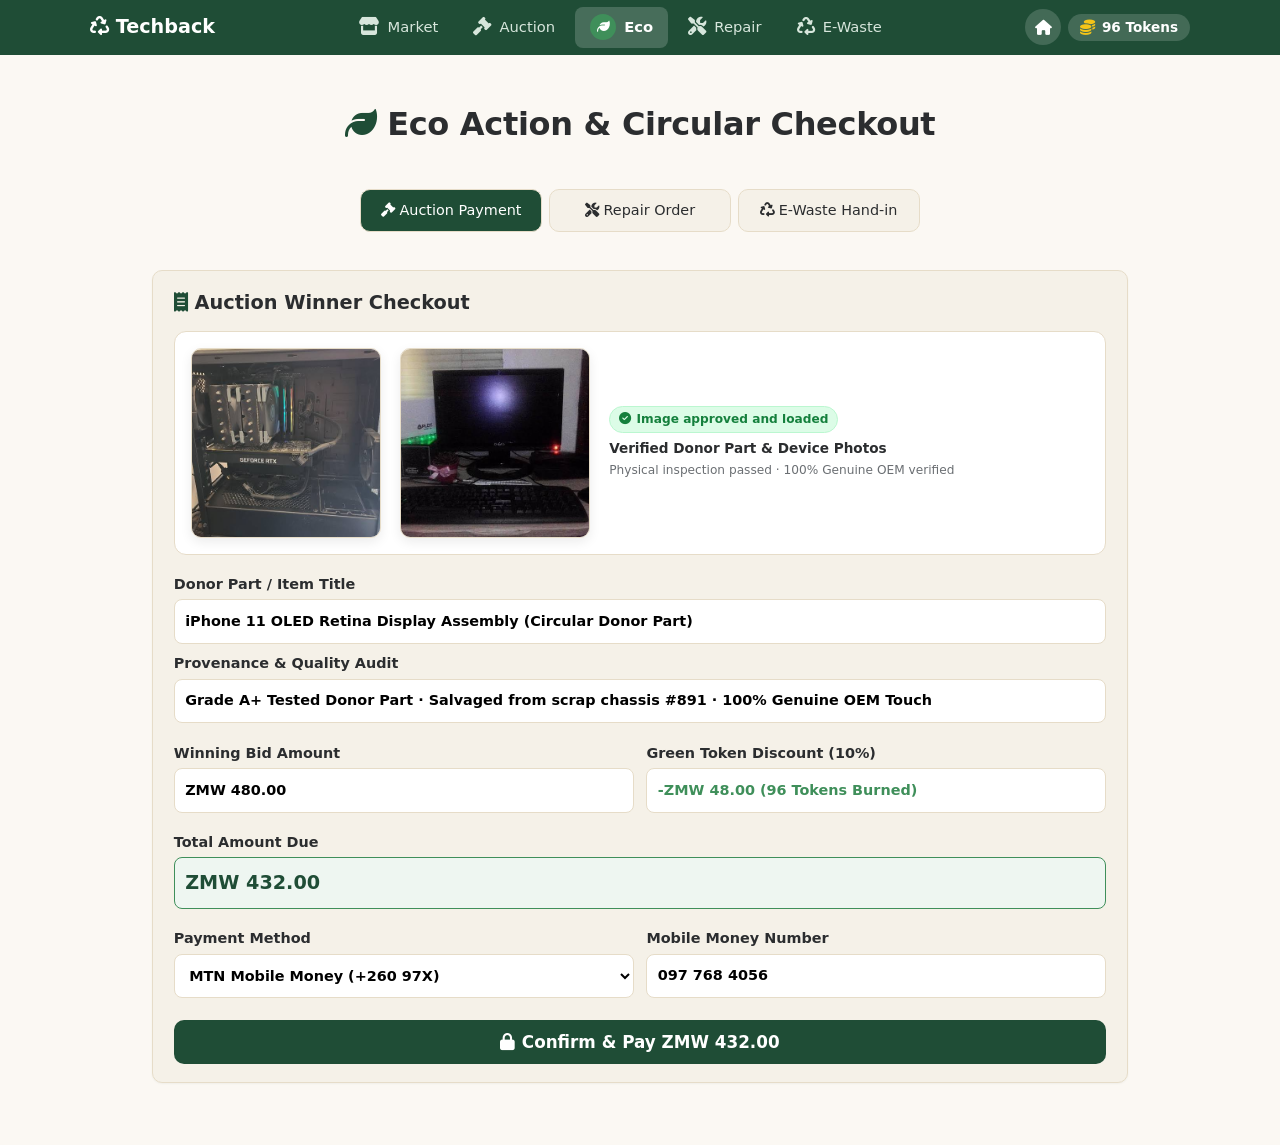
==== web/demo/index.html @ bb78438a "Update main website to TechBack business plan and add interactive Eco & Save-to-Own Market demo" ====
<!doctype html>
<html lang="en">
<head>
  <meta charset="utf-8">
  <meta name="viewport" content="width=device-width, initial-scale=1">
  <title>TechBack Demo - Eco Action &amp; Circular Checkout</title>
  <link rel="icon" type="image/svg+xml" href="images/favicon.svg">
  <link rel="alternate icon" href="images/favicon.ico">
  <link rel="stylesheet" href="https://cdnjs.cloudflare.com/ajax/libs/font-awesome/6.5.1/css/all.min.css">
  <link rel="stylesheet" href="css/app.css">
  <style>
    .tab-pane { display: none; }
    .tab-pane.active { display: block; animation: fade .2s ease both; }
    .seg a { cursor: pointer; user-select: none; }
    .scorecard-grid {
      display: grid;
      grid-template-columns: repeat(auto-fit, minmax(130px, 1fr));
      gap: .6rem;
      margin: .8rem 0;
    }
    .scorecard-item {
      background: #fff;
      border-radius: 8px;
      padding: .65rem .75rem;
      border: 1px solid var(--bei);
      text-align: center;
    }
    .scorecard-val { font-size: 1.15rem; font-weight: 800; color: var(--g); }
    .scorecard-lbl { font-size: .72rem; color: var(--mu); margin-top: .2rem; line-height: 1.2; }
    .step-list { display: flex; flex-direction: column; gap: .6rem; margin: .8rem 0; }
    .step-item { display: flex; align-items: flex-start; gap: .8rem; padding: .65rem .8rem; border-radius: 8px; background: #fff; border: 1px solid var(--bei); }
    .step-item.active { border-color: #f59e0b; background: #fffbeb; }
    .step-item.done { border-color: #10b981; background: #ecfdf5; }
    .step-num { width: 26px; height: 26px; border-radius: 50%; background: #cbd5e1; color: #475569; display: grid; place-items: center; font-weight: 700; flex-shrink: 0; font-size: .8rem; }
    .step-item.active .step-num { background: #f59e0b; color: #fff; }
    .step-item.done .step-num { background: #10b981; color: #fff; }
    .media-card {
      display: flex;
      align-items: center;
      gap: 1.2rem;
      margin-bottom: 1.2rem;
      padding: 1rem;
      background: #fff;
      border: 1px solid var(--bei);
      border-radius: 12px;
      flex-wrap: wrap;
    }
    .media-thumb {
      width: 190px;
      height: 190px;
      object-fit: cover;
      border-radius: 10px;
      border: 1.5px solid var(--bei);
      box-shadow: 0 4px 12px rgba(0,0,0,.08);
      transition: transform .2s ease;
    }
    .media-thumb:hover {
      transform: scale(1.03);
    }
    @media(max-width: 500px) {
      .media-thumb {
        width: 100%;
        height: 220px;
      }
    }
    .approved-tag {
      display: inline-flex;
      align-items: center;
      gap: .35rem;
      font-size: .76rem;
      font-weight: 700;
      color: #15803d;
      background: #dcfce7;
      border: 1px solid #bbf7d0;
      padding: .2rem .55rem;
      border-radius: 20px;
      margin-bottom: .35rem;
    }
  </style>
</head>
<body>

  <!-- TECHBACK DEMO HEADER -->
  <header id="top">
    <div class="bar">
      <a class="brand" href="../index.html"><i class="fa-solid fa-recycle"></i> Techback</a>
      <nav aria-label="Main">
        <a href="market.html"><i class="fa-solid fa-store"></i><span>Market</span></a>
        <a href="auction.html"><i class="fa-solid fa-gavel"></i><span>Auction</span></a>
        <a href="index.html" class="prim on"><i class="fa-solid fa-leaf"></i><span>Eco</span></a>
        <a href="repair.html"><i class="fa-solid fa-screwdriver-wrench"></i><span>Repair</span></a>
        <a href="recycle.html"><i class="fa-solid fa-recycle"></i><span>E-Waste</span></a>
      </nav>
      <div class="tools">
        <a class="ib" href="../index.html" title="Back to Main Website" aria-label="Home" style="width:36px;height:36px;border-radius:50%;background:rgba(255,255,255,.16);font-size:.95rem"><i class="fa-solid fa-house"></i></a>
        <a class="credit-pill" href="market.html" title="Wallet"><i class="fa-solid fa-coins"></i><span>96 Tokens</span></a>
      </div>
    </div>
  </header>

  <main id="view">
    <h1><i class="fa-solid fa-leaf" style="color:var(--g)"></i> Eco Action &amp; Circular Checkout</h1>
    
    <!-- ORIGINAL TECHBACK SEGMENTED TABS -->
    <div class="seg" style="margin-bottom:1.2rem">
      <a class="on" data-tab="auction"><i class="fa-solid fa-gavel"></i> Auction Payment</a>
      <a data-tab="repair"><i class="fa-solid fa-screwdriver-wrench"></i> Repair Order</a>
      <a data-tab="recycle"><i class="fa-solid fa-recycle"></i> E-Waste Hand-in</a>
    </div>

    <!-- ==================== TAB 1: AUCTION PAYMENT ==================== -->
    <div id="pane-auction" class="tab-pane active">
      <form class="card" id="form-auction" onsubmit="event.preventDefault(); submitAuction();">
        <h3 style="margin-top:0"><i class="fa-solid fa-receipt" style="color:var(--g)"></i> Auction Winner Checkout</h3>
        
        <div class="media-card">
          <img src="images/auction.jfif" alt="Auction Phone" class="media-thumb">
          <img src="images/auction%20pc.jfif" alt="Auction Device" class="media-thumb">
          <div style="flex:1;min-width:200px">
            <div class="approved-tag">
              <i class="fa-solid fa-circle-check"></i> Image approved and loaded
            </div>
            <div style="font-size:.85rem;font-weight:700;color:var(--tx)">Verified Donor Part &amp; Device Photos</div>
            <div class="meta" style="font-size:.76rem;margin-top:.15rem">Physical inspection passed · 100% Genuine OEM verified</div>
          </div>
        </div>

        <label>Donor Part / Item Title
          <input value="iPhone 11 OLED Retina Display Assembly (Circular Donor Part)" readonly>
        </label>
        
        <label>Provenance &amp; Quality Audit
          <input value="Grade A+ Tested Donor Part · Salvaged from scrap chassis #891 · 100% Genuine OEM Touch" readonly>
        </label>
        
        <div style="display:grid;grid-template-columns:1fr 1fr;gap:.8rem">
          <label>Winning Bid Amount
            <input value="ZMW 480.00" readonly style="font-weight:700">
          </label>
          <label>Green Token Discount (10%)
            <input value="-ZMW 48.00 (96 Tokens Burned)" readonly style="color:var(--g2);font-weight:700">
          </label>
        </div>

        <label>Total Amount Due
          <input value="ZMW 432.00" readonly style="font-size:1.2rem;font-weight:900;color:var(--g);background:#eef6f1;border-color:var(--g2)">
        </label>

        <div style="display:grid;grid-template-columns:1fr 1fr;gap:.8rem">
          <label>Payment Method
            <select>
              <option selected>MTN Mobile Money (+260 97X)</option>
              <option>Airtel Money (+260 97X)</option>
              <option>Zamtel Kwacha (+260 95X)</option>
              <option>Visa / Mastercard</option>
            </select>
          </label>
          <label>Mobile Money Number
            <input value="097 768 4056">
          </label>
        </div>

        <button type="submit" class="btn pri blk" id="btn-pay" style="margin-top:.8rem;font-size:1.05rem">
          <i class="fa-solid fa-lock"></i> Confirm &amp; Pay ZMW 432.00
        </button>
      </form>

      <div id="auc-processing" class="card" style="display:none;text-align:center;padding:1.8rem">
        <i class="fa-solid fa-spinner fa-spin" style="font-size:2.2rem;color:var(--g)"></i>
        <h3 style="margin:.8rem 0 .2rem">Processing Mobile Money USSD Gateway...</h3>
        <p class="meta" style="margin:0">Simulating USSD PIN prompt on 0977684056 &amp; validating Green Tokens ledger...</p>
      </div>

      <div id="auc-receipt" class="card" style="display:none">
        <div style="text-align:center;margin-bottom:.9rem">
          <i class="fa-solid fa-circle-check" style="font-size:2.6rem;color:#10b981"></i>
          <h2 style="margin:.3rem 0 .2rem;color:var(--g)">Payment Confirmed &amp; Dispatched!</h2>
          <p class="meta">Transaction Ref: <b>GC-PAY-98231</b> · Instant Mobile Money Transfer</p>
        </div>

        <div class="card" style="background:#fff;margin-bottom:.9rem;padding:.9rem">
          <div style="display:flex;justify-content:space-between;margin-bottom:.3rem">
            <span>Total Paid by Buyer:</span>
            <b>ZMW 432.00</b>
          </div>
          <div style="display:flex;justify-content:space-between;margin-bottom:.3rem;color:var(--g2)">
            <span>Tokens Redeemed:</span>
            <b>96 Tokens (-ZMW 48.00)</b>
          </div>
          <div style="display:flex;justify-content:space-between;margin-bottom:.3rem;padding-top:.4rem;border-top:1px dashed var(--bei)">
            <span><i class="fa-solid fa-money-bill-transfer" style="color:#10b981"></i> Seller Immediate Payout:</span>
            <b style="color:#10b981">ZMW 410.40</b>
          </div>
          <div style="display:flex;justify-content:space-between;color:#0284c7">
            <span><i class="fa-solid fa-building-columns"></i> Techback 5% Platform Cut:</span>
            <b>ZMW 21.60</b>
          </div>
        </div>

        <div style="font-weight:700;color:var(--g);margin-bottom:.3rem">
          <i class="fa-solid fa-leaf"></i> Environmental Impact Scorecard
        </div>
        <div class="scorecard-grid">
          <div class="scorecard-item"><div class="scorecard-val">32.4 kg</div><div class="scorecard-lbl">CO₂ Emissions Averted vs New Screen</div></div>
          <div class="scorecard-item"><div class="scorecard-val">1.2 kg</div><div class="scorecard-lbl">Toxic E-Waste Diverted from Landfill</div></div>
          <div class="scorecard-item"><div class="scorecard-val">100%</div><div class="scorecard-lbl">Zero Virgin Mining Required</div></div>
        </div>

        <div class="acts" style="margin-top:1rem">
          <button type="button" class="btn sec blk" onclick="resetAuction()">Replay Payment</button>
        </div>
      </div>
    </div>

    <!-- ==================== TAB 2: REPAIR ORDER ==================== -->
    <div id="pane-repair" class="tab-pane">
      <form class="card" id="form-repair" onsubmit="event.preventDefault(); submitRepair();">
        <h3 style="margin-top:0"><i class="fa-solid fa-screwdriver-wrench" style="color:var(--g)"></i> Book a Campus Repair</h3>

        <div class="media-card">
          <img src="images/repair.jfif" alt="Repair Item" class="media-thumb">
          <div style="flex:1;min-width:200px">
            <div class="approved-tag">
              <i class="fa-solid fa-circle-check"></i> Image approved and loaded
            </div>
            <div style="font-size:.85rem;font-weight:700;color:var(--tx)">Intake Device Diagnostic Photo</div>
            <div class="meta" style="font-size:.76rem;margin-top:.15rem">Cracked display &amp; degraded battery documented for technician</div>
          </div>
        </div>

        <div style="display:grid;grid-template-columns:1fr 1fr;gap:.8rem">
          <label>Customer Name
            <input value="Frank Chileshe (UNZA Student)" readonly>
          </label>
          <label>Contact Phone
            <input value="097 768 4056" readonly>
          </label>
        </div>

        <label>Device Model
          <input value="Samsung Galaxy S21 5G (Phantom Gray, 128GB)" readonly>
        </label>

        <label>Reported Hardware Issues
          <input value="Cracked AMOLED display panel &amp; swollen degraded battery" readonly>
        </label>

        <label>Collection Service
          <input value="Free Student Runner Collection on Campus (Hall 3, Room 14)" readonly>
        </label>

        <div style="display:grid;grid-template-columns:1fr 1fr;gap:.8rem">
          <label>Fair Quote Cap
            <input value="ZMW 450.00 (Standardised)" readonly style="font-weight:700">
          </label>
          <label>Green Token Discount
            <input value="-ZMW 25.00 (50 Tokens Applied)" readonly style="color:var(--g2);font-weight:700">
          </label>
        </div>

        <label>Net Cost Payable upon Delivery
          <input value="ZMW 425.00 (Student saves ZMW 2,200 vs buying new)" readonly style="font-size:1.15rem;font-weight:900;color:var(--g);background:#eef6f1;border-color:var(--g2)">
        </label>

        <button type="submit" class="btn pri blk" id="btn-repair" style="margin-top:.8rem;font-size:1.05rem">
          <i class="fa-solid fa-paper-plane"></i> Confirm &amp; Book Repair Order
        </button>
      </form>

      <div id="repair-result" class="card" style="display:none">
        <h3 style="margin-top:0"><i class="fa-solid fa-circle-nodes" style="color:var(--g)"></i> Circular Repair Lifecycle</h3>

        <div class="step-list">
          <div class="step-item" id="rstep-1">
            <div class="step-num" id="sbadge-1">1</div>
            <div>
              <b>1. Free Campus Student Collection</b>
              <p class="meta" style="margin:.2rem 0 0">Runner dispatched to Hall 3 dorm; logged into tracking system.</p>
            </div>
          </div>
          <div class="step-item" id="rstep-2">
            <div class="step-num" id="sbadge-2">2</div>
            <div>
              <b>2. Techback Fair Quote Review</b>
              <p class="meta" style="margin:.2rem 0 0">Admin locks price at <b>ZMW 450.00</b> (stops student overcharging).</p>
            </div>
          </div>
          <div class="step-item" id="rstep-3">
            <div class="step-num" id="sbadge-3">3</div>
            <div>
              <b>3. Green Token Discount Applied</b>
              <p class="meta" style="margin:.2rem 0 0">Student redeems 50 recycling tokens &rarr; <b>ZMW 25.00 discount</b> applied.</p>
            </div>
          </div>
          <div class="step-item" id="rstep-4">
            <div class="step-num" id="sbadge-4">4</div>
            <div>
              <b>4. Vetted Partner Repair &amp; Safe Return</b>
              <p class="meta" style="margin:.2rem 0 0">Donor screen installed under data-privacy warranty; returned good as new.</p>
            </div>
          </div>
        </div>

        <div style="font-weight:700;color:var(--g);margin-bottom:.3rem">
          <i class="fa-solid fa-leaf"></i> Environmental Scorecard
        </div>
        <div class="scorecard-grid">
          <div class="scorecard-item"><div class="scorecard-val">45.0 kg</div><div class="scorecard-lbl">CO₂ Saved vs Buying New</div></div>
          <div class="scorecard-item"><div class="scorecard-val">+2.5 Yrs</div><div class="scorecard-lbl">Device Lifespan Extended</div></div>
          <div class="scorecard-item"><div class="scorecard-val">ZMW 2,200</div><div class="scorecard-lbl">Student Cash Saved</div></div>
        </div>
      </div>
    </div>

    <!-- ==================== TAB 3: E-WASTE HAND-IN ==================== -->
    <div id="pane-recycle" class="tab-pane">
      <form class="card" id="form-recycle" onsubmit="event.preventDefault(); submitRecycle();">
        <h3 style="margin-top:0"><i class="fa-solid fa-recycle" style="color:var(--g)"></i> E-Waste Hand-in &amp; Token Claim</h3>

        <div class="media-card">
          <img src="images/handin.jfif" alt="E-waste Scrap 1" class="media-thumb">
          <img src="images/hand%20in1.jfif" alt="E-waste Scrap 2" class="media-thumb">
          <img src="images/handin%20(2).jfif" alt="E-waste Scrap 3" class="media-thumb">
          <div style="flex:1;min-width:200px">
            <div class="approved-tag">
              <i class="fa-solid fa-circle-check"></i> Image approved and loaded
            </div>
            <div style="font-size:.85rem;font-weight:700;color:var(--tx)">E-Waste Scrap Intake Photos</div>
            <div class="meta" style="font-size:.76rem;margin-top:.15rem">Dead batteries &amp; cracked screen scrap queued for safe quarantine</div>
          </div>
        </div>

        <div style="display:grid;grid-template-columns:1fr 1fr;gap:.8rem">
          <label>Contributor Name
            <input value="Frank Chileshe (UNZA Campus)" readonly>
          </label>
          <label>Contact Phone
            <input value="097 768 4056" readonly>
          </label>
        </div>

        <label>E-Waste Category
          <input value="Hazardous Scrap: Swollen Lithium Batteries &amp; Shattered Displays" readonly>
        </label>

        <label>Inventory Item Count / Weight
          <input value="3 Swollen Li-ion Phone Batteries + 2 Shattered Screen Modules (1.35 kg)" readonly>
        </label>

        <label>Drop-off Location
          <input value="UNZA GreenCode E-Waste Drop-Off Kiosk #1" readonly>
        </label>

        <label>Green Discount Tokens to Claim
          <input value="+60 Green Discount Tokens (Value: ZMW 30.00)" readonly style="font-size:1.15rem;font-weight:900;color:var(--g);background:#eef6f1;border-color:var(--g2)">
        </label>

        <button type="submit" class="btn pri blk" id="btn-recycle" style="margin-top:.8rem;font-size:1.05rem">
          <i class="fa-solid fa-coins"></i> Confirm Hand-in &amp; Claim Tokens
        </button>
      </form>

      <div id="recycle-result" class="card" style="display:none;text-align:center">
        <div class="meta" style="font-size:.85rem;margin-bottom:.3rem">Updated Green Token Balance</div>
        <div style="font-size:2.8rem;font-weight:900;color:var(--g);margin:.2rem 0">
          <span id="token-counter">0</span> <i class="fa-solid fa-coins" style="color:#f5c518"></i>
        </div>
        <p class="meta" style="margin:0 0 1rem">Spending Value: <b id="token-val" style="color:var(--g)">ZMW 0.00</b> (Ready for next repair discount)</p>

        <div style="background:#ecfdf5;border:1px solid #86efac;border-radius:8px;padding:.75rem;margin-bottom:1rem">
          <i class="fa-solid fa-circle-check" style="color:#10b981;font-size:1.3rem"></i>
          <b>100% Toxic Heavy Metals Quarantined from Lusaka Groundwater</b>
        </div>

        <div style="text-align:left;font-weight:700;color:var(--g);margin-bottom:.3rem">
          <i class="fa-solid fa-leaf"></i> Urban Mining &amp; Circular Impact
        </div>
        <div class="scorecard-grid">
          <div class="scorecard-item"><div class="scorecard-val">100%</div><div class="scorecard-lbl">Zero Dumpsite Fire Emissions</div></div>
          <div class="scorecard-item"><div class="scorecard-val">14 g</div><div class="scorecard-lbl">Cobalt &amp; Copper Reclaimed</div></div>
          <div class="scorecard-item"><div class="scorecard-val">ZMW 30.00</div><div class="scorecard-lbl">Circular Retention Credit Created</div></div>
        </div>
      </div>
    </div>
  </main>

  <script src="js/demo.js"></script>
</body>
</html>
---- web/demo/css/app.css ----
:root{--g:#1f4d36;--g2:#3f8f5a;--br:#8b6b4a;--bg:#fbf8f3;--card:#f5f1e8;--bei:#e6dcc8;--tx:#2b2d2f;--mu:#6b6f73;--rd:#a33a2f;--r:10px}
*{box-sizing:border-box}html{-webkit-text-size-adjust:100%}
body{margin:0;font:16px/1.5 system-ui,-apple-system,Segoe UI,Roboto,sans-serif;background:var(--bg);color:var(--tx);padding-bottom:72px;overflow-x:hidden}
a{color:var(--g2);text-decoration:none}h1{font-size:1.5rem;margin:.2rem 0 .8rem;text-align:center}h2{font-size:1.15rem;margin:1.4rem 0 .6rem;text-align:center}h3{margin:.2rem 0 .8rem}
#top{position:sticky;top:0;z-index:20;background:var(--g);color:#fff;display:flex;align-items:center;justify-content:space-between;padding:.6rem 1rem;min-height:52px}
#top .brand{color:#fff;font-weight:700;font-size:1.2rem}#top .tools{display:flex;align-items:center;gap:.4rem}
.credit-pill{display:inline-flex;align-items:center;gap:.45rem;background:rgba(255,255,255,.16);color:#fff;padding:.32rem .75rem;border-radius:99px;font-size:.85rem;font-weight:700;text-decoration:none;transition:background .2s,transform .1s;white-space:nowrap;line-height:1.2}
.credit-pill:hover{background:rgba(255,255,255,.26);color:#fff}
.credit-pill i{color:#f5c518;font-size:.95rem}
.ib{color:#fff;width:44px;height:44px;display:grid;place-items:center;position:relative;font-size:1.1rem}.ib i.dot{position:absolute;top:6px;right:4px;background:var(--br);border-radius:9px;font:600 .65rem/1 system-ui;font-style:normal;padding:3px 5px}
#top nav{position:fixed;bottom:0;left:0;right:0;background:var(--bg);border-top:1px solid var(--bei);display:flex;justify-content:space-around;padding:.25rem 0 calc(.25rem + env(safe-area-inset-bottom));z-index:20}
#top nav a{flex:1;min-width:0;display:flex;flex-direction:column;align-items:center;gap:2px;color:var(--mu);font-size:.7rem;padding:.35rem 0;min-height:48px}
#top nav a i{font-size:1.15rem}#top nav a.on{color:var(--g);font-weight:600}
#top nav a.prim i{background:var(--g2);color:#fff;border-radius:50%;width:40px;height:40px;display:grid;place-items:center;margin-top:-18px;border:3px solid var(--bg)}
main{max-width:900px;margin:0 auto;padding:1rem}
.card,.item{background:var(--card);border:1px solid var(--bei);border-radius:var(--r);padding:.9rem;margin:.6rem 0}
.item.with-thumb{display:flex;gap:1rem;align-items:center}
.item.with-thumb .item-thumb{width:82px;height:82px;object-fit:cover;border-radius:10px;flex-shrink:0;background:#fff;border:1px solid var(--bei);box-shadow:0 2px 6px rgba(0,0,0,.04);transition:transform .2s ease}
.item:hover .item-thumb{transform:scale(1.03)}
.item-thumb-placeholder{width:82px;height:82px;border-radius:10px;flex-shrink:0;background:linear-gradient(135deg,#f5eee3,#e7dcce);border:1px solid var(--bei);display:grid;place-items:center;color:var(--g);font-size:1.65rem;box-shadow:0 2px 6px rgba(0,0,0,.03);transition:transform .2s ease,background .2s ease,color .2s ease}
.item:hover .item-thumb-placeholder{transform:scale(1.03);background:linear-gradient(135deg,#ede4d5,#ddd1be);color:var(--g2)}
.item.with-thumb .item-content{flex:1;min-width:0}
.device-achievement{display:flex;align-items:center;flex-wrap:wrap;gap:.45rem;margin-top:.5rem;padding:.4rem .65rem;background:var(--s2);border-radius:8px;font-size:.8rem;border:1px solid rgba(22,94,62,.08)}
.achieve-step{display:inline-flex;align-items:center;gap:.35rem;font-weight:600;color:var(--mu)}
.achieve-step.done{color:var(--g)}
.achieve-step.active{color:#c47c17}
.achieve-step.ready{color:var(--tx)}
.achieve-divider{width:14px;height:2px;background:var(--bei);border-radius:1px;flex-shrink:0}
.achieve-divider.done{background:var(--g)}
.achieve-link{display:inline-flex;align-items:center;gap:.3rem;margin-left:auto;font-size:.78rem;font-weight:600;color:var(--g);text-decoration:none}
.achieve-link:hover{text-decoration:underline}
.upload-zone{position:relative;margin-top:.4rem;margin-bottom:.6rem}
.upload-input{position:absolute;width:.1px;height:.1px;opacity:0;overflow:hidden;z-index:-1}
.upload-drop{display:flex;flex-direction:column;align-items:center;justify-content:center;gap:.5rem;padding:1.3rem 1rem;border:2px dashed #cfc2ab;border-radius:12px;background:#fff;cursor:pointer;text-align:center;transition:all .2s ease;user-select:none}
.upload-drop:hover{border-color:var(--g2);background:rgba(63,143,90,.04);transform:translateY(-1px)}
.upload-drop.dragover{border-color:var(--g);background:rgba(31,77,54,.08);box-shadow:0 0 0 4px rgba(63,143,90,.16)}
.upload-drop.has-files{border-color:var(--g2);background:#fbfdfc;padding:.85rem 1rem}
.upload-icon-wrap{width:48px;height:48px;border-radius:50%;background:rgba(31,77,54,.08);display:grid;place-items:center;color:var(--g);font-size:1.3rem;transition:all .2s ease}
.upload-drop:hover .upload-icon-wrap{background:rgba(31,77,54,.15);transform:scale(1.08)}
.upload-drop.has-files .upload-icon-wrap{width:36px;height:36px;font-size:1.05rem}
.upload-texts{display:flex;flex-direction:column;gap:2px}
.upload-title{color:var(--tx);font-size:.92rem;line-height:1.3}
.upload-title b{color:var(--g)}
.upload-sub{color:var(--mu);font-size:.78rem}
.upload-preview-grid{display:grid;grid-template-columns:repeat(auto-fill,minmax(78px,1fr));gap:.55rem;margin-top:.7rem;padding:.5rem;background:var(--card);border:1px solid var(--bei);border-radius:10px}
.upload-thumb-card{position:relative;aspect-ratio:1;border-radius:8px;overflow:hidden;border:1px solid rgba(0,0,0,.08);background:#fff;box-shadow:0 2px 4px rgba(0,0,0,.05)}
.upload-thumb-card img{width:100%;height:100%;object-fit:cover;display:block}
.upload-thumb-tag{position:absolute;bottom:3px;right:3px;background:rgba(0,0,0,.72);color:#fff;font-size:.62rem;font-weight:600;padding:1px 4px;border-radius:4px;backdrop-filter:blur(2px)}
.upload-doc-tile{width:100%;height:100%;display:flex;flex-direction:column;align-items:center;justify-content:center;gap:4px;color:var(--rd);padding:.35rem;text-align:center}
.upload-doc-tile i{font-size:1.5rem}
.upload-doc-tile span{font-size:.65rem;color:var(--tx);overflow:hidden;text-overflow:ellipsis;white-space:nowrap;max-width:100%}
.row{display:flex;justify-content:space-between;gap:.6rem;align-items:flex-start}.meta{color:var(--mu);font-size:.88rem;margin-top:.2rem;overflow-wrap:anywhere}
.grid{display:grid;gap:.6rem;grid-template-columns:1fr}.stat{text-align:center}.stat b{display:block;font-size:1.5rem;color:var(--g)}
.btn{border:0;border-radius:var(--r);padding:.7rem 1rem;font:600 .95rem system-ui;min-height:44px;cursor:pointer;display:inline-flex;align-items:center;gap:.4rem;justify-content:center}
.pri{background:var(--g);color:#fff}.sec{background:var(--bei);color:var(--tx)}.dng{background:var(--rd);color:#fff}.blk{width:100%}
.acts{display:flex;flex-wrap:wrap;gap:.5rem;margin-top:.7rem;justify-content:center}.item .acts{justify-content:flex-start}
.badge{font-size:.72rem;font-weight:600;padding:.15rem .55rem;border-radius:99px;background:var(--bei);color:var(--br);white-space:nowrap;text-transform:capitalize}
.b-live,.b-approved,.b-verified,.b-completed,.b-sold,.b-paid,.b-delivered,.b-active,.b-registered{background:#d8ecdf;color:var(--g)}.b-repairing,.b-quoted,.b-in_transit,.b-pending_inspection{background:#fdf2d8;color:#9e6308}.b-rejected,.b-unrepairable,.b-suspended,.b-failed,.b-flagged_high,.b-flagged_low{background:#f3d9d5;color:var(--rd)}
label{display:block;margin:.6rem 0;font-weight:600;font-size:.9rem}input,select,textarea{width:100%;font:inherit;padding:.65rem;border:1px solid var(--bei);border-radius:8px;background:#fff;margin-top:.25rem;min-height:44px}input[type=checkbox]{width:22px;height:22px;min-height:0}
.pw-wrap{position:relative;width:100%;margin-top:.25rem}.pw-wrap input{margin-top:0;padding-right:2.8rem}.pw-toggle{position:absolute;right:8px;top:50%;transform:translateY(-50%);background:none;border:none;color:var(--mu);cursor:pointer;padding:8px 10px;font-size:1rem;display:inline-flex;align-items:center;justify-content:center;border-radius:6px;transition:color .15s}.pw-toggle:hover{color:var(--g)}.pw-toggle:focus-visible{outline:2px solid var(--g2);outline-offset:1px}
.seg{display:flex;gap:.4rem;margin:.8rem auto;overflow:hidden;max-width:560px;width:100%}.seg a{flex:1;text-align:center;padding:.6rem;border-radius:var(--r);background:var(--card);border:1px solid var(--bei);color:var(--tx);font-size:.9rem}.seg a.on{background:var(--g);color:#fff}
.hero{background:var(--g);color:#fff;border-radius:var(--r);padding:1.4rem 1rem;text-align:center}.hero h1{font-size:1.7rem}.hero p{opacity:.9}
.svc i{font-size:1.5rem;color:var(--g2)}.state{text-align:center;color:var(--mu);padding:2rem 1rem}.state.err{color:var(--rd)}
.svc-card{display:flex;flex-direction:column;text-align:center;padding:1.2rem 1rem;border-radius:12px;background:var(--card);border:1px solid var(--bei);transition:all .2s ease}
.svc-card:hover{border-color:var(--g2);transform:translateY(-2px);box-shadow:0 8px 20px rgba(31,77,54,.08)}
.svc-card .svc-icon{width:50px;height:50px;border-radius:50%;background:rgba(31,77,54,.08);display:grid;place-items:center;color:var(--g);font-size:1.45rem;margin:0 auto .7rem}
.svc-card b{font-size:1.05rem;color:var(--tx)}
.svc-highlights{display:flex;flex-direction:column;gap:.35rem;margin:.75rem 0 1rem;min-height:54px;justify-content:center}
.hl-badge{display:inline-flex;align-items:center;justify-content:center;gap:.4rem;font-size:.76rem;font-weight:600;padding:.25rem .55rem;border-radius:6px;line-height:1.2}
.hl-badge.hl-green{background:#d8ecdf;color:#185334;border:1px solid #b6dcc4}
.hl-badge.hl-blue{background:#e2edf7;color:#1a4d7d;border:1px solid #c2d8ed}
.hl-badge.hl-amber{background:#fdf0d5;color:#8a5006;border:1px solid #f2dab0}
.hl-subtext{font-size:.74rem;color:var(--mu);margin-top:2px}
.dlg-notice{padding:.75rem .9rem;border-radius:8px;font-size:.84rem;line-height:1.4;margin-bottom:.85rem;background:#eef6f1;border:1px solid #b7ddc5;color:#154a2e;text-align:left}
.dlg-notice i{margin-right:5px;font-size:.95rem}
.dlg-notice.dlg-amber{background:#fff8ec;border-color:#f6ddad;color:#874f07}
.dlg-notice.dlg-blue{background:#edf4fb;border-color:#c8dff5;color:#184a7a}
.tl{border-left:3px solid var(--bei);padding-left:.8rem;margin:.5rem 0}.tl div{margin:.4rem 0;font-size:.9rem}
.photos{display:flex;gap:.6rem;flex-wrap:wrap;justify-content:center;margin:.8rem 0}
.photos img{width:110px;height:110px;object-fit:cover;border-radius:12px;border:2px solid var(--bei);box-shadow:0 3px 8px rgba(31,77,54,.08);transition:transform .2s ease,box-shadow .2s ease,border-color .2s ease;cursor:pointer}
.photos img:hover{transform:translateY(-2px) scale(1.03);box-shadow:0 8px 18px rgba(31,77,54,.16);border-color:var(--g2)}
dialog{border:0;border-radius:14px;padding:1.1rem;width:min(94vw,460px);max-height:90vh;overflow:auto;background:var(--bg);color:var(--tx)}dialog::backdrop{background:rgba(0,0,0,.45)}
#toast{position:fixed;left:50%;transform:translateX(-50%);bottom:84px;background:var(--tx);color:#fff;padding:.7rem 1rem;border-radius:var(--r);z-index:50;display:none;max-width:92vw}#toast.err{background:var(--rd)}
.site-footer{border-top:1px solid var(--bei);background:var(--card);padding:.75rem 1rem;color:var(--mu);font-size:.82rem;text-align:center;margin-top:2rem}
.footer-wrap{display:flex;align-items:center;justify-content:center;flex-wrap:wrap;gap:.5rem .8rem;max-width:1040px;margin:0 auto}
.footer-brand{color:var(--tx);display:inline-flex;align-items:center;gap:.35rem;font-weight:600}
.footer-brand i{color:var(--g2);font-size:.9rem}
.footer-link{color:var(--mu);text-decoration:none;display:inline-flex;align-items:center;gap:.35rem;transition:color .15s}
.footer-link:hover{color:var(--g)}
.footer-sep{color:#cfc2ab;user-select:none}
html{scroll-behavior:smooth}
#top{display:block}#top .bar{display:flex;align-items:center;justify-content:space-between;width:100%;max-width:1100px;margin:0 auto}
.card,.item{box-shadow:0 1px 2px rgba(31,77,54,.05);transition:box-shadow .2s,transform .2s,border-color .2s}
.btn{transition:filter .15s,transform .1s}.btn:hover{filter:brightness(1.07)}.btn:active{transform:scale(.98)}
input:focus,select:focus,textarea:focus{outline:2px solid var(--g2);outline-offset:0;border-color:var(--g2)}
#view>*{animation:fade .28s ease both}@keyframes fade{from{opacity:0;transform:translateY(6px)}to{opacity:1;transform:none}}
dialog[open]{animation:fade .2s ease both}
@media(prefers-reduced-motion:reduce){*{animation:none!important;transition:none!important;scroll-behavior:auto!important}}
@media(min-width:900px){
body{padding-bottom:0;font-size:16.5px}
#top{padding:.45rem 2rem}#top .bar{gap:1.5rem}
#top nav{position:static;background:none;border:0;padding:0;flex:1;justify-content:center;gap:.3rem}
#top nav a{flex:0 0 auto;flex-direction:row;gap:.5rem;color:#d7e6dc;font-size:.92rem;padding:.45rem .95rem;border-radius:8px;min-height:40px;transition:background .2s,color .2s}
#top nav a:hover{background:rgba(255,255,255,.1);color:#fff}#top nav a.on{background:rgba(255,255,255,.18);color:#fff}
#top nav a.prim i{background:var(--g2);margin:0;width:26px;height:26px;border:0;font-size:.8rem}
main{max-width:1040px;padding:2.4rem 2rem 3.5rem;display:grid;grid-template-columns:repeat(2,minmax(0,1fr));gap:.8rem 1.2rem;align-content:start}
main>*{grid-column:1/-1}main>.item{grid-column:auto}
h1,main>h1{font-size:2rem;letter-spacing:-.01em;text-align:center;margin:.4rem auto 1rem}
h2,main>h2{text-align:center;margin-top:1.8rem;margin-bottom:.8rem}
main>p.meta,main>p:not(.card p):not(.item p){text-align:center;max-width:680px;margin-left:auto;margin-right:auto}
.hero{text-align:center;padding:3.6rem 2rem;margin-bottom:.6rem}.hero h1{font-size:2.5rem}.hero p{font-size:1.1rem;margin-bottom:1.4rem}
.svc{text-align:center;padding:1.6rem 1.2rem}.svc i{font-size:1.8rem}
.grid{grid-template-columns:repeat(3,minmax(0,1fr));gap:1.1rem}
.card,.item{padding:1.1rem 1.3rem;margin:.4rem 0}
.item:hover,a.card:hover{box-shadow:0 8px 22px rgba(31,77,54,.12);transform:translateY(-2px);border-color:#d8cbb0}
main>.card:not(.svc):not(.stat){max-width:680px;width:100%;margin-left:auto;margin-right:auto}
main>form.card{max-width:520px;margin:.8rem auto;width:100%}
main>form.card .meta,form.card p.meta{text-align:center}
main>.btn.blk,main>a.btn.blk{max-width:480px;margin-left:auto;margin-right:auto;display:flex}
.acts{justify-content:center}
.item .acts{justify-content:flex-start}
.seg{max-width:560px;margin:.8rem auto 1.2rem;width:100%}
#toast{bottom:28px}
}

/* ========================================================
   Admin Side Panel & Console Layout
   ======================================================== */
.admin-sidebar{display:none}
.admin-backdrop{display:none}
body.is-admin{background:#f5f7f6}

/* Mobile & Base Admin Side Panel */
body.is-admin .admin-sidebar{
  display:flex;flex-direction:column;position:fixed;top:0;left:0;bottom:0;width:275px;max-width:86vw;
  background:#112218;color:#e3ede7;z-index:100;transform:translateX(-100%);
  transition:transform .26s cubic-bezier(0.4, 0, 0.2, 1);
  box-shadow:4px 0 24px rgba(0,0,0,0.35);user-select:none;
}
body.is-admin.sidebar-open .admin-sidebar{transform:translateX(0)}
body.is-admin .admin-backdrop{
  display:none;position:fixed;inset:0;background:rgba(0,0,0,0.55);
  backdrop-filter:blur(2px);z-index:90;opacity:0;transition:opacity .25s ease;
}
body.is-admin.sidebar-open .admin-backdrop{display:block;opacity:1}

/* Sidebar Header */
.admin-sidebar-head{
  padding:1.1rem 1.1rem .85rem;border-bottom:1px solid rgba(255,255,255,0.08);
  display:flex;flex-direction:column;gap:.75rem;background:#0d1b13;
}
.admin-brand-link{display:flex;align-items:center;gap:.75rem;color:#fff;text-decoration:none}
.admin-logo-icon{
  width:38px;height:38px;border-radius:10px;background:linear-gradient(135deg, #2b6a44, #1f4d36);
  color:#79e39e;display:grid;place-items:center;font-size:1.25rem;box-shadow:0 2px 8px rgba(0,0,0,0.25);
}
.admin-brand-text{display:flex;flex-direction:column}
.admin-brand-text b{font-size:1.15rem;letter-spacing:-.01em;color:#fff;line-height:1.15}
.admin-brand-badge{font-size:.62rem;font-weight:700;letter-spacing:.08em;color:#7ce4a0;opacity:.95;margin-top:1px}
.admin-store-link{
  display:inline-flex;align-items:center;justify-content:center;gap:.5rem;padding:.45rem .8rem;
  border-radius:8px;background:rgba(255,255,255,0.06);color:#a7c1b2;font-size:.8rem;font-weight:500;
  text-decoration:none;transition:all .15s;border:1px solid rgba(255,255,255,0.05);
}
.admin-store-link:hover{background:rgba(255,255,255,0.12);color:#fff}

/* Sidebar Scrollable Nav List */
.admin-sidebar-scroll{flex:1;overflow-y:auto;padding:.6rem .5rem 1rem}
.admin-sidebar-scroll::-webkit-scrollbar{width:5px}
.admin-sidebar-scroll::-webkit-scrollbar-thumb{background:rgba(255,255,255,0.14);border-radius:4px}
.admin-nav-group{margin-bottom:.85rem}
.admin-group-title{
  font-size:.66rem;font-weight:700;letter-spacing:.08em;text-transform:uppercase;
  color:#6d8878;padding:.5rem .75rem .25rem;
}
.admin-nav-item{
  display:flex;align-items:center;gap:.7rem;padding:.55rem .75rem;margin:2px 0;
  border-radius:8px;color:#bfd4c7;font-size:.88rem;font-weight:500;text-decoration:none;
  transition:all .15s ease;
}
.admin-nav-item i{width:20px;font-size:1rem;text-align:center;color:#8faea0;transition:color .15s}
.admin-nav-item:hover{background:rgba(255,255,255,0.07);color:#fff}
.admin-nav-item:hover i{color:#7de4a2}
.admin-nav-item.active{
  background:var(--g2);color:#fff;font-weight:600;box-shadow:0 2px 10px rgba(31,77,54,0.35);
}
.admin-nav-item.active i{color:#fff}

/* Sidebar Footer & User Profile */
.admin-sidebar-footer{
  padding:.85rem 1rem;background:#0d1b13;border-top:1px solid rgba(255,255,255,0.08);
  display:flex;align-items:center;justify-content:space-between;gap:.6rem;
}
.admin-user-card{display:flex;align-items:center;gap:.6rem;min-width:0;flex:1}
.admin-user-avatar{
  width:34px;height:34px;border-radius:50%;background:rgba(255,255,255,0.12);
  color:#7ee5a3;display:grid;place-items:center;font-size:.95rem;flex-shrink:0;
}
.admin-user-info{min-width:0;overflow:hidden}
.admin-user-name{
  font-size:.84rem;font-weight:600;color:#fff;white-space:nowrap;overflow:hidden;
  text-overflow:ellipsis;line-height:1.2;
}
.admin-user-email{
  font-size:.72rem;color:#799585;white-space:nowrap;overflow:hidden;text-overflow:ellipsis;
}
.admin-footer-acts{display:flex;align-items:center;gap:.3rem;flex-shrink:0}
.admin-icon-btn{
  width:32px;height:32px;border-radius:8px;background:rgba(255,255,255,0.06);border:0;
  color:#a4beaf;display:grid;place-items:center;font-size:.88rem;cursor:pointer;
  text-decoration:none;transition:all .15s;
}
.admin-icon-btn:hover{background:rgba(255,255,255,0.15);color:#fff}
.admin-icon-btn.dng:hover{background:#b5382b;color:#fff}

/* Admin Top Header Adjustments */
body.is-admin #top{background:#183627}
body.is-admin #top nav{display:none!important}
body.is-admin{padding-bottom:0!important}
.admin-menu-toggle{
  display:inline-flex;align-items:center;justify-content:center;width:38px;height:38px;
  border-radius:8px;background:rgba(255,255,255,0.12);border:0;color:#fff;
  font-size:1.15rem;cursor:pointer;margin-right:.5rem;transition:background .15s;
}
.admin-menu-toggle:hover{background:rgba(255,255,255,0.22)}
.admin-top-left{display:flex;align-items:center}
.admin-title-prefix{font-weight:700;font-size:1.05rem;display:inline-flex;align-items:center;gap:.5rem;color:#fff}
.admin-title-prefix i{color:#7ee5a3}

/* Desktop Admin Side Panel Layout */
@media(min-width:900px){
  body.is-admin .admin-sidebar{
    display:flex;position:fixed;top:0;left:0;bottom:0;width:260px;
    transform:none!important;box-shadow:2px 0 16px rgba(0,0,0,0.18);
    border-right:1px solid rgba(255,255,255,0.06);z-index:40;
  }
  body.is-admin .admin-backdrop{display:none!important}
  body.is-admin .admin-menu-toggle{display:none}
  body.is-admin #top{margin-left:260px;width:calc(100% - 260px);box-shadow:0 1px 3px rgba(0,0,0,0.08)}
  body.is-admin #top .bar{max-width:1200px}
  body.is-admin main{margin-left:260px;max-width:calc(100% - 260px);padding:2.2rem 2.5rem 3.5rem}
  body.is-admin .site-footer{margin-left:260px}
}

/* ============================================================
   Pitch Simulation Modal & GreenCode Styles
   ============================================================ */
.pitch-hero-banner {
  background: linear-gradient(135deg, #093721 0%, #165e3e 60%, #1e7b51 100%);
  color: #fff;
  border-radius: 16px;
  padding: 1.3rem 1.4rem;
  margin-bottom: 1.2rem;
  box-shadow: 0 8px 24px rgba(10, 46, 29, 0.22);
  border: 1px solid rgba(255, 255, 255, 0.15);
  position: relative;
  overflow: hidden;
}
.pitch-hero-banner::before {
  content: "";
  position: absolute;
  top: -40px;
  right: -40px;
  width: 140px;
  height: 140px;
  border-radius: 50%;
  background: rgba(255, 255, 255, 0.06);
  pointer-events: none;
}
.pitch-badge-tag {
  display: inline-flex;
  align-items: center;
  gap: 0.4rem;
  font-size: 0.72rem;
  font-weight: 800;
  letter-spacing: 0.08em;
  text-transform: uppercase;
  background: rgba(255, 255, 255, 0.18);
  padding: 0.25rem 0.65rem;
  border-radius: 20px;
  margin-bottom: 0.5rem;
  color: #b8f2cf;
}
.pitch-hero-banner h2 {
  font-size: 1.25rem;
  margin: 0.2rem 0 0.4rem;
  color: #fff;
  font-weight: 700;
}
.pitch-hero-banner p {
  font-size: 0.88rem;
  margin: 0 0 1rem;
  color: #d2edd9;
  line-height: 1.45;
  max-width: 620px;
}
.pitch-banner-acts {
  display: flex;
  flex-wrap: wrap;
  gap: 0.55rem;
}
.pitch-banner-acts .btn {
  font-weight: 600;
  box-shadow: 0 2px 6px rgba(0,0,0,0.15);
}

.svc-pitch-card {
  display: flex;
  flex-direction: column;
  transition: transform 0.18s, box-shadow 0.18s;
  position: relative;
}
.svc-pitch-card:hover {
  transform: translateY(-2px);
  box-shadow: 0 8px 20px rgba(0,0,0,0.08);
}
.svc-pitch-card .svc-head {
  display: flex;
  align-items: center;
  gap: 0.8rem;
  margin-bottom: 0.4rem;
}
.svc-pitch-card .svc-head i {
  font-size: 1.4rem;
  color: var(--g);
}
.svc-pitch-card .svc-head h3 {
  margin: 0;
  font-size: 1.1rem;
}

/* Modal Dialog */
dialog.pitch-dlg {
  width: min(96vw, 620px);
  max-width: 620px;
  max-height: 92vh;
  padding: 0;
  border-radius: 18px;
  box-shadow: 0 20px 60px rgba(0, 0, 0, 0.35);
  overflow: hidden;
  border: 1px solid rgba(22, 94, 62, 0.25);
  display: flex;
  flex-direction: column;
}
.pitch-modal-head {
  background: #0d3822;
  color: #fff;
  padding: 1.1rem 1.3rem;
  display: flex;
  align-items: center;
  justify-content: space-between;
  border-bottom: 1px solid rgba(255, 255, 255, 0.1);
  position: relative;
}
.pitch-modal-title {
  display: flex;
  align-items: center;
  gap: 0.6rem;
  font-weight: 700;
  font-size: 1.1rem;
}
.pitch-modal-title i {
  color: #7ee5a3;
  font-size: 1.25rem;
}
.pitch-modal-close {
  background: rgba(255, 255, 255, 0.12);
  border: 0;
  color: #fff;
  width: 32px;
  height: 32px;
  border-radius: 8px;
  font-size: 1.1rem;
  cursor: pointer;
  display: grid;
  place-items: center;
  transition: background 0.15s;
}
.pitch-modal-close:hover {
  background: rgba(255, 255, 255, 0.25);
}
.pitch-tabs-bar {
  display: flex;
  background: #13462c;
  padding: 0.35rem 0.6rem;
  gap: 0.4rem;
  border-bottom: 1px solid rgba(255, 255, 255, 0.08);
  overflow-x: auto;
}
.pitch-tab-btn {
  flex: 1;
  background: transparent;
  border: 0;
  color: #a7cdb8;
  font-weight: 600;
  font-size: 0.84rem;
  padding: 0.6rem 0.5rem;
  border-radius: 8px;
  cursor: pointer;
  white-space: nowrap;
  display: flex;
  align-items: center;
  justify-content: center;
  gap: 0.45rem;
  transition: all 0.15s;
}
.pitch-tab-btn:hover {
  background: rgba(255, 255, 255, 0.08);
  color: #fff;
}
.pitch-tab-btn.active {
  background: #fff;
  color: #0d3822;
  box-shadow: 0 2px 8px rgba(0, 0, 0, 0.15);
}
.pitch-modal-body {
  padding: 1.2rem;
  overflow-y: auto;
  background: var(--bg);
  color: var(--tx);
  max-height: calc(92vh - 120px);
}
.pitch-card-box {
  background: var(--s2);
  border: 1px solid var(--bei);
  border-radius: 12px;
  padding: 1rem;
  margin-bottom: 1rem;
}
.pitch-green-card {
  background: linear-gradient(135deg, rgba(22, 94, 62, 0.08), rgba(14, 106, 59, 0.15));
  border: 1px solid rgba(22, 94, 62, 0.3);
  border-radius: 12px;
  padding: 1rem;
  margin-bottom: 1rem;
}
.pitch-score-grid {
  display: grid;
  grid-template-columns: repeat(auto-fit, minmax(130px, 1fr));
  gap: 0.6rem;
  margin: 0.8rem 0;
}
.pitch-score-item {
  background: rgba(255, 255, 255, 0.8);
  border-radius: 8px;
  padding: 0.6rem 0.75rem;
  border: 1px solid rgba(22, 94, 62, 0.15);
  text-align: center;
}
.pitch-score-val {
  font-weight: 800;
  font-size: 1.05rem;
  color: var(--g);
}
.pitch-score-lbl {
  font-size: 0.72rem;
  color: var(--m);
  margin-top: 0.2rem;
  line-height: 1.2;
}
.pitch-step-row {
  display: flex;
  align-items: flex-start;
  gap: 0.8rem;
  padding: 0.6rem 0;
  border-bottom: 1px solid var(--bei);
}
.pitch-step-row:last-child {
  border-bottom: 0;
}
.pitch-step-num {
  width: 28px;
  height: 28px;
  border-radius: 50%;
  background: var(--g);
  color: #fff;
  display: grid;
  place-items: center;
  font-weight: 700;
  font-size: 0.82rem;
  flex-shrink: 0;
  transition: all 0.25s;
}
.pitch-step-num.pending {
  background: var(--bei);
  color: var(--m);
}
.pitch-step-num.active {
  background: #f59e0b;
  color: #fff;
  transform: scale(1.1);
  box-shadow: 0 0 10px rgba(245, 158, 11, 0.5);
}
.pitch-step-num.done {
  background: #10b981;
  color: #fff;
}
.pitch-pay-providers {
  display: grid;
  grid-template-columns: repeat(2, 1fr);
  gap: 0.5rem;
  margin: 0.7rem 0;
}
.pitch-pay-opt {
  display: flex;
  align-items: center;
  gap: 0.5rem;
  padding: 0.6rem 0.75rem;
  border-radius: 8px;
  border: 1px solid var(--bei);
  background: var(--bg);
  cursor: pointer;
  font-weight: 600;
  font-size: 0.85rem;
  transition: all 0.15s;
}
.pitch-pay-opt.selected {
  border-color: var(--g);
  background: rgba(22, 94, 62, 0.08);
  color: var(--g);
}
.pitch-processing-box {
  background: #0d3822;
  color: #fff;
  border-radius: 10px;
  padding: 1.1rem;
  text-align: center;
  display: flex;
  flex-direction: column;
  align-items: center;
  gap: 0.6rem;
  font-weight: 600;
  animation: pulse 1s infinite alternate;
}
@keyframes pulse {
  0% { transform: scale(0.99); opacity: 0.92; }
  100% { transform: scale(1); opacity: 1; }
}
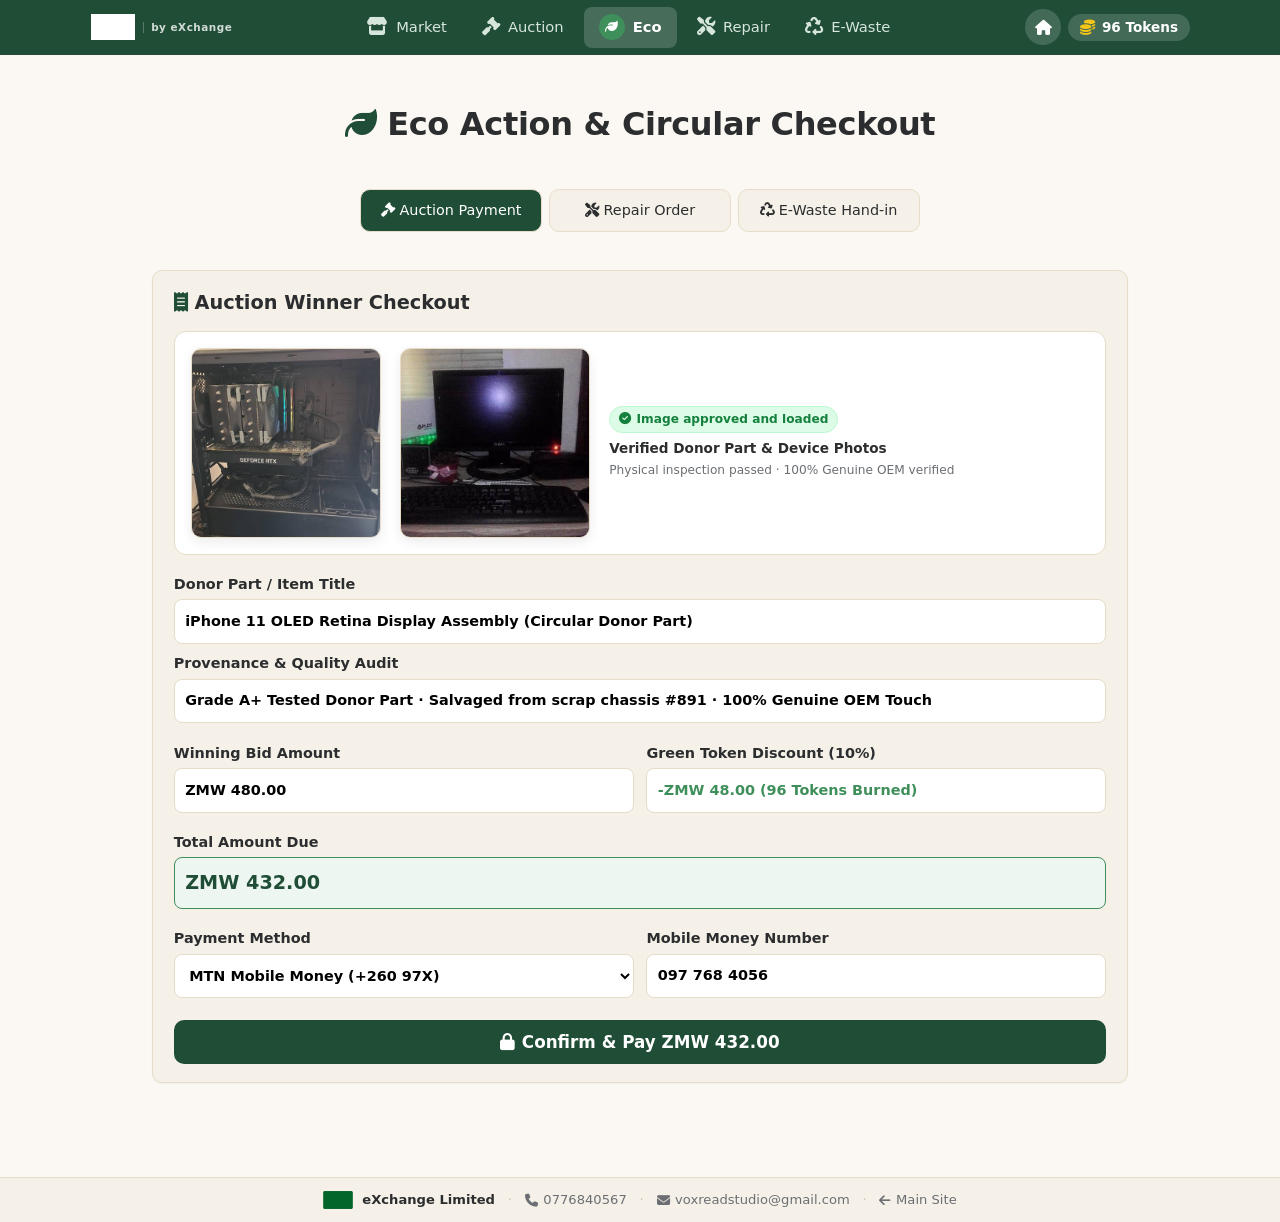
==== commit 970577f9: "Add official TechBack logos, eXchange Limited attribution, e-TechCard lifecycle passport, and Save-t" ====
--- a/web/demo/index.html
+++ b/web/demo/index.html
@@ -83,7 +83,10 @@
   <!-- TECHBACK DEMO HEADER -->
   <header id="top">
     <div class="bar">
-      <a class="brand" href="../index.html"><i class="fa-solid fa-recycle"></i> Techback</a>
+      <a class="brand" href="../index.html" title="Back to TechBack by eXchange Limited">
+        <img src="images/techback-logo-white.svg" alt="TechBack" class="brand-logo">
+        <span class="brand-sub">by eXchange</span>
+      </a>
       <nav aria-label="Main">
         <a href="market.html"><i class="fa-solid fa-store"></i><span>Market</span></a>
         <a href="auction.html"><i class="fa-solid fa-gavel"></i><span>Auction</span></a>
@@ -384,6 +387,18 @@
     </div>
   </main>
 
+  <footer class="site-footer">
+    <div class="footer-wrap">
+      <span class="footer-brand"><img src="images/techback-logo-green.svg" alt="TechBack" style="height:18px;vertical-align:middle;margin-right:4px"> <b>eXchange Limited</b></span>
+      <span class="footer-sep">·</span>
+      <a href="tel:0776840567" class="footer-link"><i class="fa-solid fa-phone"></i> 0776840567</a>
+      <span class="footer-sep">·</span>
+      <a href="mailto:voxreadstudio@gmail.com" class="footer-link"><i class="fa-solid fa-envelope"></i> voxreadstudio@gmail.com</a>
+      <span class="footer-sep">·</span>
+      <a href="../index.html" class="footer-link"><i class="fa-solid fa-arrow-left"></i> Main Site</a>
+    </div>
+  </footer>
+
   <script src="js/demo.js"></script>
 </body>
 </html>
--- a/web/demo/css/app.css
+++ b/web/demo/css/app.css
@@ -3,7 +3,9 @@
 body{margin:0;font:16px/1.5 system-ui,-apple-system,Segoe UI,Roboto,sans-serif;background:var(--bg);color:var(--tx);padding-bottom:72px;overflow-x:hidden}
 a{color:var(--g2);text-decoration:none}h1{font-size:1.5rem;margin:.2rem 0 .8rem;text-align:center}h2{font-size:1.15rem;margin:1.4rem 0 .6rem;text-align:center}h3{margin:.2rem 0 .8rem}
 #top{position:sticky;top:0;z-index:20;background:var(--g);color:#fff;display:flex;align-items:center;justify-content:space-between;padding:.6rem 1rem;min-height:52px}
-#top .brand{color:#fff;font-weight:700;font-size:1.2rem}#top .tools{display:flex;align-items:center;gap:.4rem}
+#top .brand{color:#fff;font-weight:700;font-size:1.2rem;display:inline-flex;align-items:center;gap:.45rem;text-decoration:none}
+#top .brand-logo{height:28px;width:auto;display:block;max-width:140px;object-fit:contain}
+#top .brand-sub{font-size:.65rem;color:rgba(255,255,255,.8);font-weight:600;letter-spacing:.05em;border-left:1px solid rgba(255,255,255,.25);padding-left:.45rem;line-height:1;white-space:nowrap}#top .tools{display:flex;align-items:center;gap:.4rem}
 .credit-pill{display:inline-flex;align-items:center;gap:.45rem;background:rgba(255,255,255,.16);color:#fff;padding:.32rem .75rem;border-radius:99px;font-size:.85rem;font-weight:700;text-decoration:none;transition:background .2s,transform .1s;white-space:nowrap;line-height:1.2}
 .credit-pill:hover{background:rgba(255,255,255,.26);color:#fff}
 .credit-pill i{color:#f5c518;font-size:.95rem}
